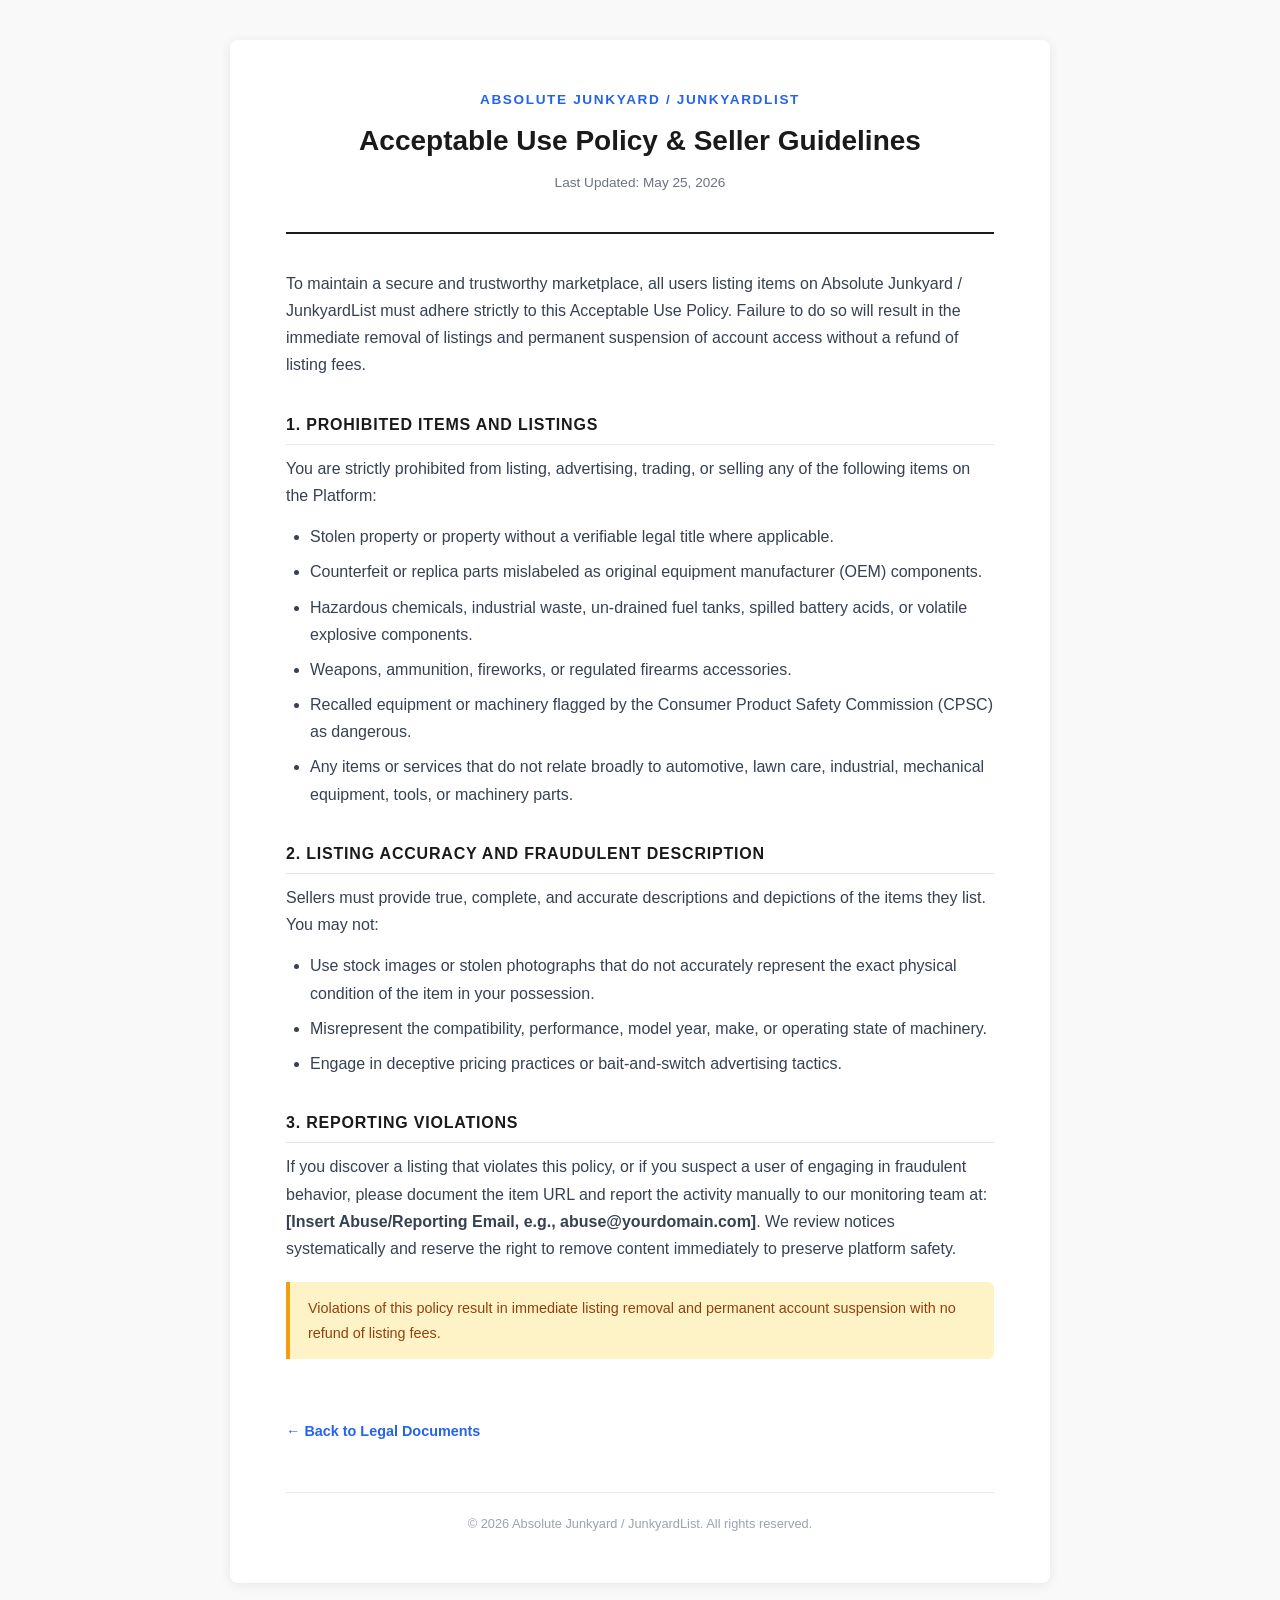
==== acceptable-use.html @ 3ab75bab "V3.1 legal documents - initial publish" ====
<!DOCTYPE html>
<html lang="en">
<head>
  <meta charset="UTF-8" />
  <meta name="viewport" content="width=device-width, initial-scale=1.0" />
  <title>Acceptable Use Policy &amp; Seller Guidelines — Absolute Junkyard</title>
  <link rel="stylesheet" href="style.css" />
</head>
<body>
  <div class="page-wrapper">
    <div class="site-header">
      <div class="brand">Absolute Junkyard / JunkyardList</div>
      <h1>Acceptable Use Policy &amp; Seller Guidelines</h1>
      <p class="last-updated">Last Updated: May 25, 2026</p>
    </div>

    <p>To maintain a secure and trustworthy marketplace, all users listing items on Absolute Junkyard / JunkyardList must adhere strictly to this Acceptable Use Policy. Failure to do so will result in the immediate removal of listings and permanent suspension of account access without a refund of listing fees.</p>

    <h2>1. Prohibited Items and Listings</h2>
    <p>You are strictly prohibited from listing, advertising, trading, or selling any of the following items on the Platform:</p>
    <ul>
      <li>Stolen property or property without a verifiable legal title where applicable.</li>
      <li>Counterfeit or replica parts mislabeled as original equipment manufacturer (OEM) components.</li>
      <li>Hazardous chemicals, industrial waste, un-drained fuel tanks, spilled battery acids, or volatile explosive components.</li>
      <li>Weapons, ammunition, fireworks, or regulated firearms accessories.</li>
      <li>Recalled equipment or machinery flagged by the Consumer Product Safety Commission (CPSC) as dangerous.</li>
      <li>Any items or services that do not relate broadly to automotive, lawn care, industrial, mechanical equipment, tools, or machinery parts.</li>
    </ul>

    <h2>2. Listing Accuracy and Fraudulent Description</h2>
    <p>Sellers must provide true, complete, and accurate descriptions and depictions of the items they list. You may not:</p>
    <ul>
      <li>Use stock images or stolen photographs that do not accurately represent the exact physical condition of the item in your possession.</li>
      <li>Misrepresent the compatibility, performance, model year, make, or operating state of machinery.</li>
      <li>Engage in deceptive pricing practices or bait-and-switch advertising tactics.</li>
    </ul>

    <h2>3. Reporting Violations</h2>
    <p>If you discover a listing that violates this policy, or if you suspect a user of engaging in fraudulent behavior, please document the item URL and report the activity manually to our monitoring team at: <strong>[Insert Abuse/Reporting Email, e.g., abuse@yourdomain.com]</strong>. We review notices systematically and reserve the right to remove content immediately to preserve platform safety.</p>

    <div class="warning-block">
      Violations of this policy result in immediate listing removal and permanent account suspension with no refund of listing fees.
    </div>

    <a href="index.html" class="back-link">&larr; Back to Legal Documents</a>

    <footer>
      &copy; 2026 Absolute Junkyard / JunkyardList. All rights reserved.
    </footer>
  </div>
</body>
</html>
---- style.css ----
/* Absolute Junkyard V3 — Legal Documents Stylesheet */
* { box-sizing: border-box; margin: 0; padding: 0; }

body {
  font-family: -apple-system, BlinkMacSystemFont, 'Segoe UI', Roboto, sans-serif;
  background: #f9f9f9;
  color: #1a1a1a;
  line-height: 1.7;
  padding: 0 16px 60px;
}

.page-wrapper {
  max-width: 820px;
  margin: 0 auto;
  background: #ffffff;
  padding: 48px 56px;
  border-radius: 8px;
  margin-top: 40px;
  box-shadow: 0 2px 12px rgba(0,0,0,0.08);
}

.site-header {
  text-align: center;
  margin-bottom: 36px;
  padding-bottom: 24px;
  border-bottom: 2px solid #1a1a1a;
}

.site-header .brand {
  font-size: 0.85rem;
  font-weight: 700;
  letter-spacing: 0.12em;
  text-transform: uppercase;
  color: #2563eb;
  margin-bottom: 6px;
}

h1 {
  font-size: 1.75rem;
  font-weight: 800;
  color: #1a1a1a;
  margin-bottom: 6px;
}

.last-updated {
  font-size: 0.85rem;
  color: #6b7280;
}

h2 {
  font-size: 1rem;
  font-weight: 700;
  text-transform: uppercase;
  letter-spacing: 0.05em;
  color: #1a1a1a;
  margin: 32px 0 10px;
  padding-bottom: 6px;
  border-bottom: 1px solid #e5e7eb;
}

p {
  margin-bottom: 14px;
  color: #374151;
}

ul {
  margin: 10px 0 16px 24px;
  color: #374151;
}

ul li {
  margin-bottom: 8px;
}

.warning-block {
  background: #fef3c7;
  border-left: 4px solid #f59e0b;
  padding: 14px 18px;
  margin: 20px 0;
  border-radius: 0 6px 6px 0;
  font-size: 0.9rem;
  color: #92400e;
}

.back-link {
  display: inline-block;
  margin-top: 40px;
  color: #2563eb;
  text-decoration: none;
  font-size: 0.9rem;
  font-weight: 600;
}

.back-link:hover { text-decoration: underline; }

footer {
  text-align: center;
  margin-top: 48px;
  padding-top: 20px;
  border-top: 1px solid #e5e7eb;
  font-size: 0.8rem;
  color: #9ca3af;
}

@media (max-width: 600px) {
  .page-wrapper { padding: 28px 20px; margin-top: 16px; }
  h1 { font-size: 1.4rem; }
}
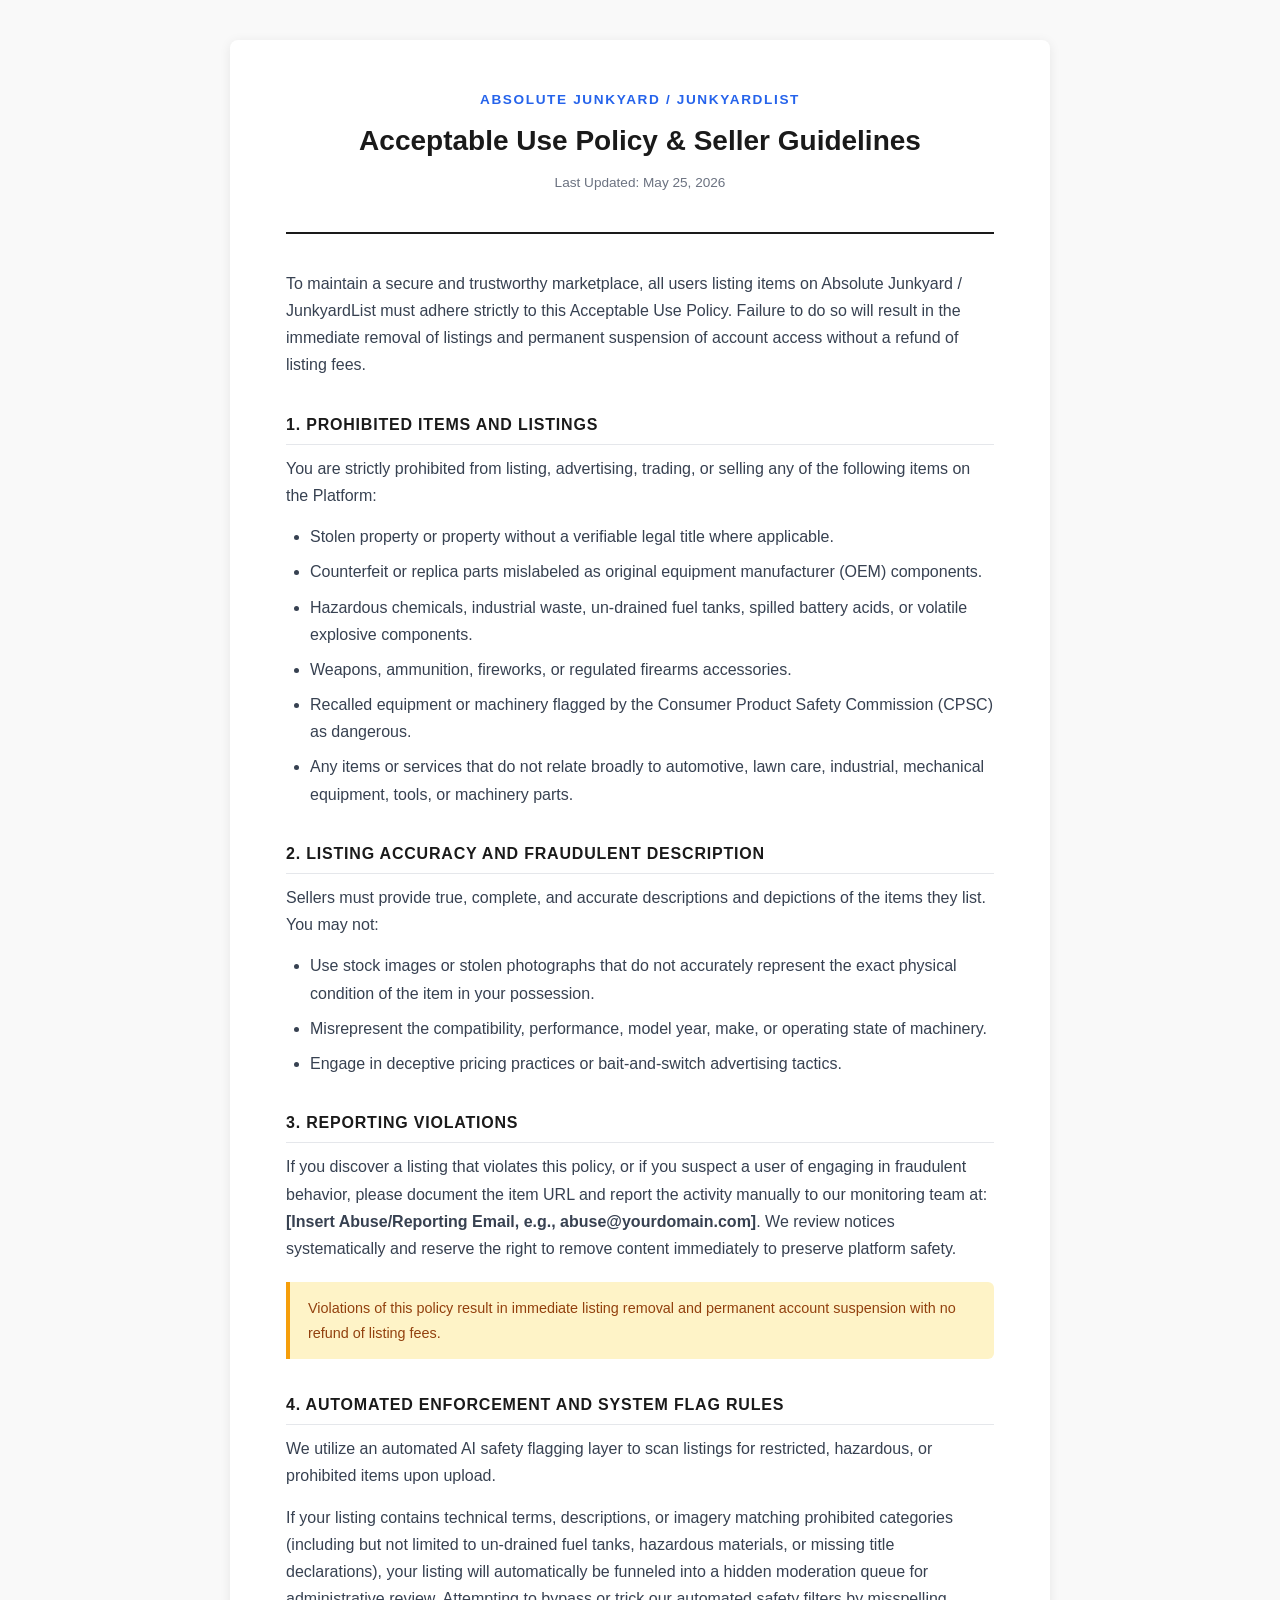
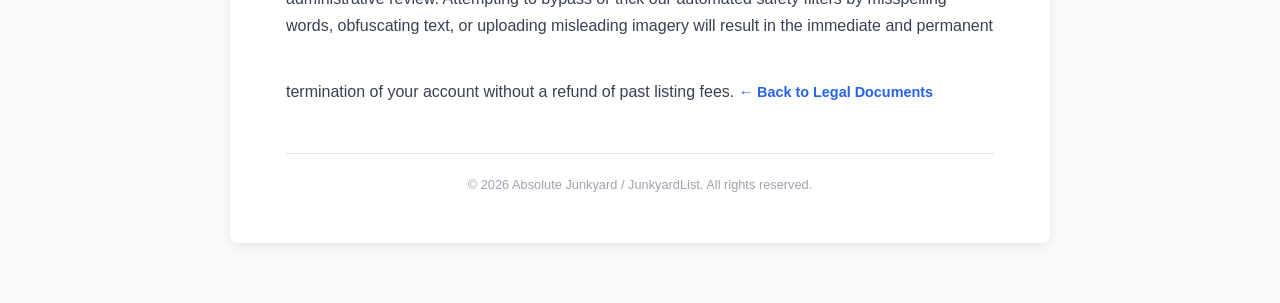
==== commit 32af66cc: "Compliance update" ====
--- a/acceptable-use.html
+++ b/acceptable-use.html
@@ -42,6 +42,10 @@
       Violations of this policy result in immediate listing removal and permanent account suspension with no refund of listing fees.
     </div>
 
+    <h2>4. AUTOMATED ENFORCEMENT AND SYSTEM FLAG RULES</h2>
+    <p>We utilize an automated AI safety flagging layer to scan listings for restricted, hazardous, or prohibited items upon upload.
+    <p>If your listing contains technical terms, descriptions, or imagery matching prohibited categories (including but not limited to un-drained fuel tanks, hazardous materials, or missing title declarations), your listing will automatically be funneled into a hidden moderation queue for administrative review. Attempting to bypass or trick our automated safety filters by misspelling words, obfuscating text, or uploading misleading imagery will result in the immediate and permanent termination of your account without a refund of past listing fees.    
+
     <a href="index.html" class="back-link">&larr; Back to Legal Documents</a>
 
     <footer>
